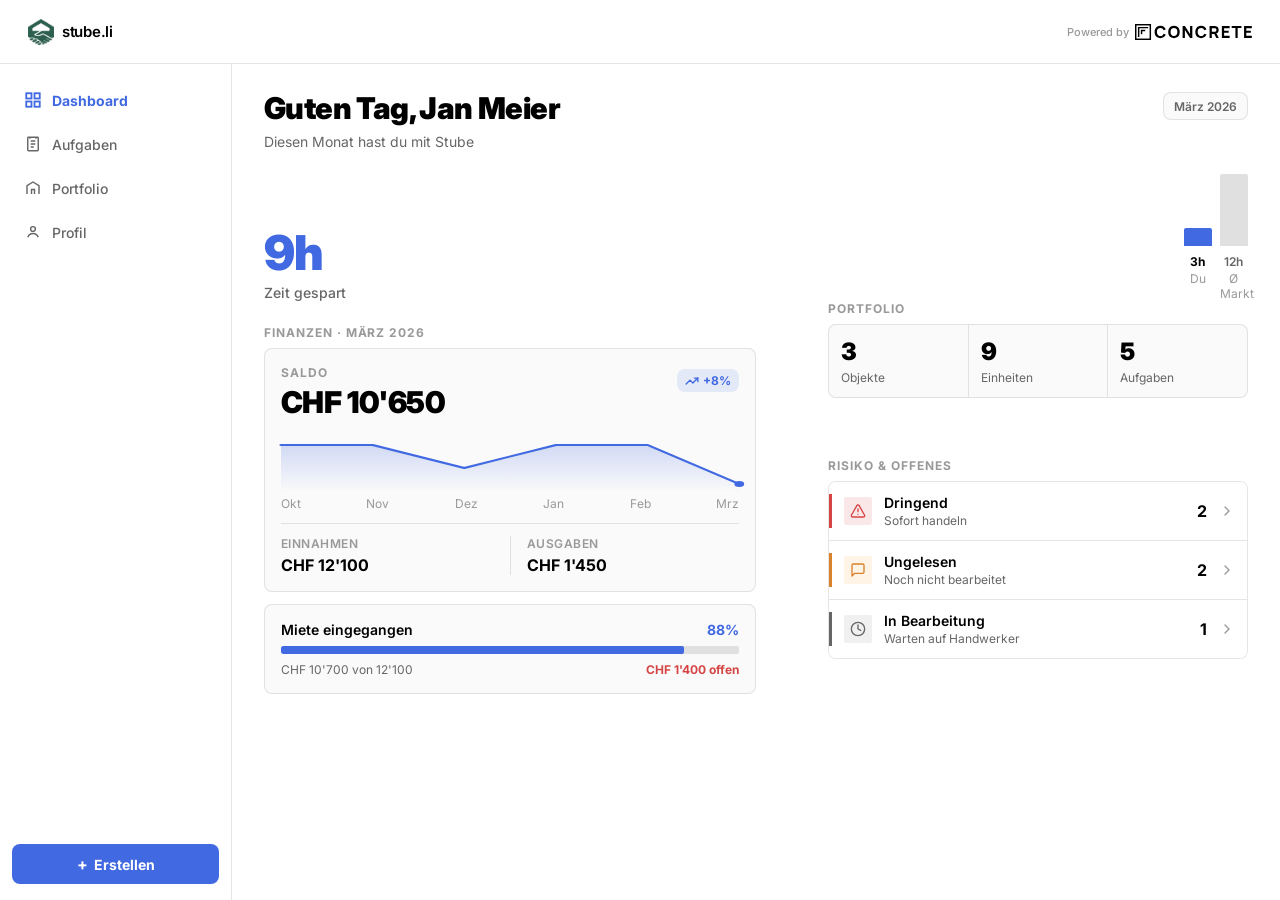
==== index.html @ 00913d67 "Show a full desktop app shell on wide viewports, mobile app on narrow ones. Drop the iPhone frame on" ====
<!DOCTYPE html>
<html lang="de">
<head>
  <meta charset="utf-8" />
  <meta name="viewport" content="width=device-width, initial-scale=1" />
  <title>Stube</title>
  <link rel="preconnect" href="https://fonts.googleapis.com" />
  <link rel="preconnect" href="https://fonts.gstatic.com" crossorigin />
  <link href="https://fonts.googleapis.com/css2?family=Inter:wght@400;500;600;700;800;900&display=swap" rel="stylesheet" />
  <link rel="stylesheet" href="css/styles.css" />
</head>
<body>
  <div class="stage">
    <div class="app" id="phone">
      <div class="island" aria-hidden="true"></div>

      <div class="status-bar">
        <span class="status-time">9:41</span>
        <span class="status-icons" aria-hidden="true">
          <svg viewBox="0 0 17 12" width="17" height="12"><rect x="0" y="7" width="3" height="5" rx="0.4" fill="currentColor"/><rect x="4.5" y="5" width="3" height="7" rx="0.4" fill="currentColor"/><rect x="9" y="2.5" width="3" height="9.5" rx="0.4" fill="currentColor"/><rect x="13.5" y="0" width="3" height="12" rx="0.4" fill="currentColor" opacity="0.35"/></svg>
          <svg viewBox="0 0 16 12" width="16" height="12"><path d="M8.1 2.4c2.1 0 4.1.8 5.6 2.2l-1.1 1.1A6.3 6.3 0 0 0 8.1 4.1c-1.6 0-3.1.6-4.3 1.6L2.7 4.6A7.9 7.9 0 0 1 8.1 2.4Zm0 3.2c1.3 0 2.5.5 3.4 1.4L10.3 8A3.2 3.2 0 0 0 8.1 7.2c-.8 0-1.6.3-2.2.8L4.7 7C5.6 6.1 6.8 5.6 8.1 5.6Zm0 3.2c.5 0 1 .2 1.3.6L8.1 11 6.8 9.4c.4-.4.8-.6 1.3-.6Z" fill="currentColor"/></svg>
          <svg viewBox="0 0 25 12" width="25" height="12"><rect x="0.5" y="1" width="21" height="10" rx="2.2" fill="none" stroke="currentColor" stroke-width="1"/><rect x="2" y="2.6" width="16.5" height="6.8" rx="1.1" fill="currentColor"/><rect x="22.2" y="4" width="1.6" height="4" rx="0.6" fill="currentColor"/></svg>
        </span>
      </div>

      <header class="navbar" role="banner">
        <a class="navbar-brand" href="#dashboard" data-nav="dashboard" aria-label="stube.li">
          <img class="navbar-logo" src="assets/stube-li-logo.png" alt="stube.li" />
          <span class="navbar-brand-text">stube.li</span>
        </a>
        <div class="navbar-powered">
          <span class="navbar-powered-label">Powered by</span>
          <img class="navbar-powered-logo" src="assets/logo-text-on-light.svg" alt="CONCRETE" />
        </div>
      </header>

      <div class="app-body">
        <nav class="sidebar" aria-label="Hauptnavigation">
          <button type="button" class="nav-item" data-nav="dashboard">
            <svg viewBox="0 0 24 24" width="18" height="18" fill="none" stroke="currentColor" stroke-width="1.75"><rect x="3" y="3" width="7" height="7"/><rect x="14" y="3" width="7" height="7"/><rect x="3" y="14" width="7" height="7"/><rect x="14" y="14" width="7" height="7"/></svg>
            <span>Dashboard</span>
          </button>
          <button type="button" class="nav-item" data-nav="todos">
            <svg viewBox="0 0 24 24" width="18" height="18" fill="none" stroke="currentColor" stroke-width="1.75"><rect x="5" y="3" width="14" height="18" rx="1"/><path d="M9 8h6M9 12h6M9 16h4"/><path d="M8 3v2M16 3v2"/></svg>
            <span>Aufgaben</span>
          </button>
          <button type="button" class="nav-item" data-nav="portfolio">
            <svg viewBox="0 0 24 24" width="18" height="18" fill="none" stroke="currentColor" stroke-width="1.75"><path d="M4 20V9l8-5 8 5v11"/><path d="M10 20v-6h4v6"/></svg>
            <span>Portfolio</span>
          </button>
          <button type="button" class="nav-item" data-nav="profile">
            <svg viewBox="0 0 24 24" width="18" height="18" fill="none" stroke="currentColor" stroke-width="1.75"><circle cx="12" cy="8" r="3.2"/><path d="M5 19c1.4-3.2 4-5 7-5s5.6 1.8 7 5"/></svg>
            <span>Profil</span>
          </button>
          <button type="button" class="nav-create" data-action="open-create">
            <span class="nav-create-plus" aria-hidden="true">+</span>
            Erstellen
          </button>
        </nav>

        <div class="app-main">
          <main class="canvas" id="screen"></main>
          <div class="sheet-host" id="sheetHost"></div>
          <div class="detail-host" id="detailHost"></div>
          <div class="toast" id="toast" hidden></div>
        </div>
      </div>

      <nav class="dock" aria-label="Hauptnavigation">
        <button type="button" class="nav-item" data-nav="dashboard">
          <svg viewBox="0 0 24 24" width="18" height="18" fill="none" stroke="currentColor" stroke-width="1.75"><rect x="3" y="3" width="7" height="7"/><rect x="14" y="3" width="7" height="7"/><rect x="3" y="14" width="7" height="7"/><rect x="14" y="14" width="7" height="7"/></svg>
          <span>Dashboard</span>
        </button>
        <button type="button" class="nav-item" data-nav="todos">
          <svg viewBox="0 0 24 24" width="18" height="18" fill="none" stroke="currentColor" stroke-width="1.75"><rect x="5" y="3" width="14" height="18" rx="1"/><path d="M9 8h6M9 12h6M9 16h4"/><path d="M8 3v2M16 3v2"/></svg>
          <span>Aufgaben</span>
        </button>
        <button type="button" class="nav-create" data-action="open-create">
          <span class="nav-create-plus" aria-hidden="true">+</span>
          Erstellen
        </button>
        <button type="button" class="nav-item" data-nav="portfolio">
          <svg viewBox="0 0 24 24" width="18" height="18" fill="none" stroke="currentColor" stroke-width="1.75"><path d="M4 20V9l8-5 8 5v11"/><path d="M10 20v-6h4v6"/></svg>
          <span>Portfolio</span>
        </button>
        <button type="button" class="nav-item" data-nav="profile">
          <svg viewBox="0 0 24 24" width="18" height="18" fill="none" stroke="currentColor" stroke-width="1.75"><circle cx="12" cy="8" r="3.2"/><path d="M5 19c1.4-3.2 4-5 7-5s5.6 1.8 7 5"/></svg>
          <span>Profil</span>
        </button>
      </nav>
    </div>
  </div>
  <script src="js/app.js"></script>
</body>
</html>
---- css/styles.css ----
*,
*::before,
*::after {
  box-sizing: border-box;
}

html,
body {
  margin: 0;
  padding: 0;
}

html.is-static *,
html.is-static *::before,
html.is-static *::after {
  animation: none !important;
  transition: none !important;
}

:root {
  --accent-blue: #4169e1;
  --white-pure: #ffffff;
  --black-pure: #000000;
  --grey-light: #e0e0e0;
  --grey-medium: #999999;
  --grey-dark: #666666;
  --card-bg: #fafafa;
  --border-color: rgba(0, 0, 0, 0.1);
  --border-radius: 0.5rem;
  --navbar-height: 4rem;
  --card-shadow: 0 0 10px rgba(0, 0, 0, 0.1);
  --danger: #d64545;
  --danger-soft: rgba(214, 69, 69, 0.12);
  --warn: #d9822b;
  --warn-soft: #fff4e6;
  --blue-soft: rgba(65, 105, 225, 0.12);
  --canvas: #fafafa;
  --font: "Inter", system-ui, -apple-system, BlinkMacSystemFont, "Segoe UI", sans-serif;
}

body {
  font-family: var(--font);
  -webkit-font-smoothing: antialiased;
  text-rendering: optimizeLegibility;
  background: var(--white-pure);
  color: var(--black-pure);
  min-height: 100dvh;
}

button,
input,
textarea,
select {
  font-family: inherit;
}

button {
  appearance: none;
  background: none;
  border: 0;
  padding: 0;
  color: inherit;
}

.hs::-webkit-scrollbar {
  display: none;
}

.hs {
  scrollbar-width: none;
  -ms-overflow-style: none;
}

@keyframes riseIn {
  from { opacity: 0; transform: translateY(8px); }
  to { opacity: 1; transform: none; }
}

@keyframes fadeIn {
  from { opacity: 0; }
  to { opacity: 1; }
}

@keyframes growY {
  from { transform: scaleY(0); }
  to { transform: scaleY(1); }
}

@keyframes growX {
  from { transform: scaleX(0); }
  to { transform: scaleX(1); }
}

@keyframes draw {
  to { stroke-dashoffset: 0; }
}

@keyframes popIn {
  0% { opacity: 0; transform: scale(0.8); }
  100% { opacity: 1; transform: scale(1); }
}

@keyframes sheetUp {
  from { transform: translateY(100%); }
  to { transform: translateY(0); }
}

@keyframes slideInRight {
  from { transform: translateX(100%); }
  to { transform: translateX(0); }
}

/* ── App shell: full-bleed mobile, desktop sidebar at 801px+ ── */

.stage {
  min-height: 100dvh;
  height: 100dvh;
  display: flex;
  background: var(--white-pure);
}

.app {
  width: 100%;
  height: 100%;
  min-height: 100dvh;
  background: var(--canvas);
  position: relative;
  overflow: hidden;
  display: flex;
  flex-direction: column;
}

.island,
.status-bar {
  display: none;
}

.app-body {
  flex: 1;
  min-height: 0;
  display: flex;
}

.app-main {
  flex: 1;
  min-width: 0;
  min-height: 0;
  position: relative;
  display: flex;
  flex-direction: column;
}

/* ── Fake iPhone status (kept in DOM, never shown — no phone-in-phone) ── */

.status-bar {
  display: none;
}

.status-icons {
  display: flex;
  align-items: center;
  gap: 6px;
}

/* ── Navbar: 4rem, stube.li left, Powered by Concrete right ── */

.navbar {
  height: var(--navbar-height);
  min-height: var(--navbar-height);
  flex-shrink: 0;
  display: flex;
  align-items: center;
  justify-content: space-between;
  padding: 0 20px;
  background: var(--white-pure);
  border-bottom: 1px solid var(--border-color);
  position: relative;
  z-index: 20;
}

.navbar-brand {
  display: flex;
  align-items: center;
  gap: 8px;
  height: 100%;
  text-decoration: none;
  color: inherit;
}

.navbar-logo {
  display: block;
  height: 26px;
  width: auto;
}

.navbar-brand-text {
  font-family: var(--font);
  font-size: 15px;
  font-weight: 600;
  letter-spacing: -0.02em;
  color: var(--black-pure);
}

.navbar-powered {
  display: flex;
  align-items: center;
  gap: 6px;
}

.navbar-powered-label {
  font-size: 11px;
  font-weight: 500;
  color: var(--grey-medium);
  white-space: nowrap;
}

.navbar-powered-logo {
  display: block;
  height: 16px;
  width: auto;
  max-width: 128px;
}

/* ── Canvas ── */

.canvas {
  flex: 1;
  min-height: 0;
  position: relative;
  background: var(--white-pure);
  overflow: hidden;
}

.scroll {
  height: 100%;
  overflow-y: auto;
  overscroll-behavior: contain;
}

/* ── Type / page chrome ── */

.page-title {
  margin: 0;
  font-size: 30px;
  font-weight: 900;
  letter-spacing: -0.02em;
  line-height: 1.1;
  color: var(--black-pure);
}

.page-sub {
  margin: 8px 0 0;
  font-size: 14px;
  font-weight: 400;
  color: var(--grey-dark);
}

.page-head {
  display: flex;
  align-items: flex-start;
  justify-content: space-between;
  gap: 12px;
  padding: 20px 20px 0;
  flex-shrink: 0;
}

.kicker {
  font-size: 12px;
  font-weight: 700;
  letter-spacing: 0.08em;
  text-transform: uppercase;
  color: var(--grey-medium);
  margin: 0 0 8px;
}

.chip {
  display: inline-flex;
  align-items: center;
  height: 28px;
  padding: 0 10px;
  border: 1px solid var(--border-color);
  border-radius: var(--border-radius);
  background: var(--card-bg);
  color: var(--grey-dark);
  font-size: 12px;
  font-weight: 600;
  white-space: nowrap;
}

.panel {
  background: var(--card-bg);
  border: 1px solid var(--border-color);
  border-radius: var(--border-radius);
  box-shadow: none;
}

.section {
  padding: 20px;
}

.section--tight {
  padding: 0 20px 20px;
}

/* ── Dashboard ── */

.dash-metrics {
  display: flex;
  align-items: flex-end;
  justify-content: space-between;
  gap: 20px;
  margin-top: 20px;
  padding: 0 20px;
}

.stat-value {
  margin: 0;
  font-size: 48px;
  font-weight: 900;
  letter-spacing: -0.03em;
  line-height: 0.95;
  color: var(--accent-blue);
}

.stat-label {
  margin: 8px 0 0;
  font-size: 14px;
  font-weight: 500;
  color: var(--grey-dark);
}

.bars {
  display: flex;
  align-items: flex-end;
  gap: 8px;
  height: 72px;
}

.bar {
  width: 28px;
  border-radius: 2px 2px 0 0;
  transform-origin: bottom;
}

.bar--you {
  height: 18px;
  background: var(--accent-blue);
  animation: growY 0.7s 0.2s cubic-bezier(0.16, 1, 0.3, 1) both;
}

.bar--market {
  height: 72px;
  background: var(--grey-light);
  animation: growY 0.85s 0.1s cubic-bezier(0.16, 1, 0.3, 1) both;
}

.bar-labels {
  display: flex;
  gap: 8px;
  margin-top: 8px;
}

.bar-labels > div {
  width: 28px;
  text-align: center;
}

.bar-labels strong {
  display: block;
  color: var(--black-pure);
  font-size: 12px;
  font-weight: 700;
}

.bar-labels .is-muted strong {
  color: var(--grey-dark);
  font-weight: 600;
}

.bar-labels span {
  display: block;
  color: var(--grey-medium);
  font-size: 12px;
  margin-top: 2px;
}

.saldo-row {
  display: flex;
  align-items: flex-start;
  justify-content: space-between;
}

.micro {
  font-size: 12px;
  font-weight: 700;
  letter-spacing: 0.08em;
  text-transform: uppercase;
  color: var(--grey-medium);
  margin: 0;
}

.saldo {
  color: var(--black-pure);
  font-size: 30px;
  font-weight: 900;
  letter-spacing: -0.02em;
  margin: 4px 0 0;
}

.delta {
  display: inline-flex;
  align-items: center;
  gap: 4px;
  background: var(--blue-soft);
  color: var(--accent-blue);
  font-size: 12px;
  font-weight: 700;
  padding: 4px 8px;
  border-radius: var(--border-radius);
  margin-top: 4px;
}

.spark {
  display: block;
  margin: 16px 0 4px;
  overflow: visible;
}

.spark-labels {
  display: flex;
  justify-content: space-between;
  font-size: 12px;
  color: var(--grey-medium);
  margin-bottom: 12px;
}

.split {
  display: flex;
  gap: 16px;
  border-top: 1px solid var(--border-color);
  padding-top: 12px;
}

.split__col {
  flex: 1;
}

.split__col p:first-child {
  font-size: 12px;
  font-weight: 600;
  letter-spacing: 0.04em;
  text-transform: uppercase;
  color: var(--grey-medium);
  margin: 0 0 4px;
}

.split__col p:last-child {
  font-size: 16px;
  font-weight: 700;
  color: var(--black-pure);
  margin: 0;
}

.split__rule {
  width: 1px;
  background: var(--border-color);
}

.rent-head {
  display: flex;
  align-items: center;
  justify-content: space-between;
  margin-bottom: 8px;
}

.rent-head p {
  font-size: 14px;
  font-weight: 600;
  color: var(--black-pure);
  margin: 0;
}

.rent-head span {
  font-size: 14px;
  font-weight: 700;
  color: var(--accent-blue);
}

.track {
  height: 8px;
  background: var(--grey-light);
  border-radius: 2px;
  overflow: hidden;
}

.track__fill {
  height: 100%;
  background: var(--accent-blue);
  border-radius: 2px;
  transform-origin: left;
  animation: growX 1s 0.2s cubic-bezier(0.16, 1, 0.3, 1) both;
}

.rent-foot {
  display: flex;
  align-items: center;
  justify-content: space-between;
  margin-top: 8px;
  font-size: 12px;
  color: var(--grey-dark);
}

.rent-foot .is-open {
  font-weight: 700;
  color: var(--danger);
}

.kpi-row {
  display: grid;
  grid-template-columns: 1fr 1fr 1fr;
  border: 1px solid var(--border-color);
  border-radius: var(--border-radius);
  background: var(--card-bg);
  overflow: hidden;
}

.kpi {
  padding: 12px;
  text-align: left;
  background: transparent;
  border-right: 1px solid var(--border-color);
}

.kpi:last-child {
  border-right: 0;
}

.kpi strong {
  display: block;
  font-size: 24px;
  font-weight: 900;
  letter-spacing: -0.02em;
  color: var(--black-pure);
}

.kpi span {
  display: block;
  margin-top: 4px;
  font-size: 12px;
  color: var(--grey-dark);
}

.data-table {
  border: 1px solid var(--border-color);
  border-radius: var(--border-radius);
  overflow: hidden;
  background: var(--white-pure);
}

.data-row {
  width: 100%;
  display: flex;
  align-items: center;
  gap: 12px;
  padding: 12px 12px 12px 0;
  text-align: left;
  background: var(--white-pure);
  border-bottom: 1px solid var(--border-color);
  cursor: pointer;
}

.data-row:last-child {
  border-bottom: 0;
}

.data-row__strip {
  width: 3px;
  align-self: stretch;
  flex-shrink: 0;
}

.data-row__icon {
  width: 28px;
  height: 28px;
  flex-shrink: 0;
  display: grid;
  place-items: center;
  border-radius: 2px;
}

.data-row__copy {
  flex: 1;
  min-width: 0;
}

.data-row__copy p {
  margin: 0;
  font-size: 14px;
  font-weight: 600;
  color: var(--black-pure);
}

.data-row__copy span {
  display: block;
  margin-top: 2px;
  font-size: 12px;
  color: var(--grey-dark);
}

.data-row__count {
  font-size: 16px;
  font-weight: 700;
  color: var(--black-pure);
}

.data-row .chev {
  color: var(--grey-medium);
  flex-shrink: 0;
}

/* ── Tabs (underline, not pills) ── */

.tabs {
  display: flex;
  gap: 8px;
  padding: 12px 20px 0;
  margin: 0;
  flex-shrink: 0;
  overflow-x: auto;
}

.tab {
  display: inline-flex;
  align-items: center;
  gap: 6px;
  height: 28px;
  padding: 0 10px;
  font-size: 12px;
  font-weight: 600;
  color: var(--grey-dark);
  background: var(--white-pure);
  border: 1px solid var(--border-color);
  border-radius: var(--border-radius);
  white-space: nowrap;
  cursor: pointer;
  flex-shrink: 0;
}

.tab em {
  font-style: normal;
  font-size: 12px;
  font-weight: 700;
  color: var(--grey-medium);
}

.tab.is-on {
  color: var(--white-pure);
  background: var(--accent-blue);
  border-color: var(--accent-blue);
}

.tab.is-on em {
  color: var(--white-pure);
}

/* ── Todos as table rows ── */

.todo-list {
  padding: 16px 20px 28px;
}

.todo-wrap {
  margin-bottom: 0;
}

.todo-wrap.is-removing {
  opacity: 0;
  transform: translateX(24px);
  transition: opacity 0.28s ease, transform 0.28s ease;
}

.todo-slide {
  position: relative;
  overflow: hidden;
  border-bottom: 1px solid var(--border-color);
}

.todo-list .todo-wrap:first-child .todo-slide {
  border-top: 1px solid var(--border-color);
}

.todo-reveal {
  position: absolute;
  inset: 0 auto 0 0;
  width: 92px;
  display: flex;
  align-items: center;
  justify-content: center;
  background: var(--accent-blue);
  color: var(--white-pure);
  font-size: 12px;
  font-weight: 700;
}

.todo-reveal span {
  display: inline-flex;
  align-items: center;
  gap: 4px;
}

.todo-card {
  position: relative;
  background: var(--white-pure);
  display: flex;
  touch-action: pan-y;
}

.todo-card__strip {
  width: 3px;
  flex-shrink: 0;
}

.todo-card__body {
  flex: 1;
  display: flex;
  align-items: flex-start;
  gap: 12px;
  padding: 12px 4px 12px 12px;
  min-width: 0;
}

.todo-card__icon {
  width: 28px;
  height: 28px;
  flex-shrink: 0;
  display: grid;
  place-items: center;
  border-radius: 2px;
}

.todo-card__copy {
  flex: 1;
  min-width: 0;
}

.todo-card__copy h3 {
  margin: 0;
  font-size: 14px;
  font-weight: 600;
  color: var(--black-pure);
}

.todo-card__copy p {
  margin: 4px 0 0;
  font-size: 12px;
  color: var(--grey-dark);
}

.todo-meta,
.todo-due {
  display: inline-flex;
  align-items: center;
  gap: 6px;
  margin-top: 8px;
  font-size: 12px;
  font-weight: 600;
}

.todo-meta {
  color: var(--grey-dark);
}

.dot {
  width: 6px;
  height: 6px;
  border-radius: 50%;
  display: inline-block;
}

.proc-label {
  display: flex;
  align-items: center;
  gap: 8px;
  margin: 20px 0 0;
  padding: 8px 0;
  font-size: 12px;
  font-weight: 700;
  letter-spacing: 0.08em;
  text-transform: uppercase;
  color: var(--grey-medium);
}

.proc-label p {
  margin: 0;
}

.hint {
  margin: 20px 0 8px;
  text-align: center;
  font-size: 12px;
  color: var(--grey-medium);
}

.empty {
  padding: 40px 20px;
  text-align: center;
}

.empty__icon {
  width: 40px;
  height: 40px;
  margin: 0 auto 12px;
  display: grid;
  place-items: center;
  border: 1px solid var(--border-color);
  border-radius: var(--border-radius);
  color: var(--accent-blue);
}

.empty p {
  margin: 0;
  font-size: 16px;
  font-weight: 700;
}

.empty span {
  display: block;
  margin-top: 4px;
  font-size: 14px;
  color: var(--grey-dark);
}

/* ── Portfolio rows ── */

.port-head {
  display: flex;
  align-items: flex-start;
  justify-content: space-between;
  gap: 12px;
  padding: 20px 20px 16px;
  flex-shrink: 0;
}

.btn-neu,
.btn-primary {
  display: inline-flex;
  align-items: center;
  justify-content: center;
  gap: 6px;
  min-height: 36px;
  padding: 8px 12px;
  background: var(--accent-blue);
  color: var(--white-pure);
  border-radius: var(--border-radius);
  font-size: 14px;
  font-weight: 600;
  cursor: pointer;
}

.prop-list {
  padding: 0 20px 28px;
  border-top: 1px solid var(--border-color);
}

.prop-card {
  display: flex;
  gap: 12px;
  padding: 12px 0;
  border-bottom: 1px solid var(--border-color);
  cursor: pointer;
  background: transparent;
}

.prop-card__img {
  width: 64px;
  height: 64px;
  flex-shrink: 0;
  background-size: cover;
  background-position: center;
  border-radius: var(--border-radius);
  border: 1px solid var(--border-color);
  position: relative;
  overflow: hidden;
}

.prop-card__shade {
  display: none;
}

.prop-card__status {
  position: absolute;
  left: 0;
  right: 0;
  bottom: 0;
  padding: 2px 4px;
  font-size: 9px;
  font-weight: 700;
  letter-spacing: 0.02em;
  text-transform: uppercase;
  color: #fff;
  background: rgba(0, 0, 0, 0.62);
}

.prop-card__status.is-ok {
  background: var(--accent-blue);
}

.prop-card__status.is-attention {
  background: var(--warn);
}

.prop-card__body {
  flex: 1;
  min-width: 0;
  display: flex;
  flex-direction: column;
  justify-content: center;
}

.prop-card__body h3 {
  margin: 0;
  font-size: 16px;
  font-weight: 700;
  color: var(--black-pure);
}

.prop-card__city {
  display: flex;
  align-items: center;
  gap: 4px;
  margin-top: 4px;
  font-size: 12px;
  color: var(--grey-dark);
}

.prop-card__foot {
  display: flex;
  align-items: center;
  gap: 6px;
  margin-top: 8px;
  font-size: 12px;
  color: var(--grey-dark);
}

.prop-card__rent {
  margin-left: auto;
  font-weight: 700;
  color: var(--black-pure);
}

.prop-card__per {
  color: var(--grey-medium);
}

/* ── Profile ── */

.profile-card {
  margin: 16px 20px 0;
  padding: 16px;
  background: var(--card-bg);
  border: 1px solid var(--border-color);
  border-radius: var(--border-radius);
}

.profile-card__glow {
  display: none;
}

.profile-card__row {
  display: flex;
  align-items: center;
  gap: 12px;
}

.avatar {
  width: 48px;
  height: 48px;
  border-radius: var(--border-radius);
  background: var(--black-pure);
  color: var(--white-pure);
  display: grid;
  place-items: center;
  font-size: 16px;
  font-weight: 800;
  letter-spacing: -0.02em;
}

.profile-card h2 {
  margin: 0;
  font-size: 18px;
  font-weight: 800;
  letter-spacing: -0.02em;
}

.email {
  margin: 4px 0 0;
  font-size: 14px;
  color: var(--grey-dark);
}

.pro-badge {
  padding: 4px 8px;
  background: var(--accent-blue);
  color: var(--white-pure);
  font-size: 12px;
  font-weight: 800;
  letter-spacing: 0.06em;
  border-radius: var(--border-radius);
}

.profile-stats {
  display: grid;
  grid-template-columns: 1fr 1fr 1fr;
  margin-top: 16px;
  padding-top: 16px;
  border-top: 1px solid var(--border-color);
}

.profile-stats div {
  text-align: left;
}

.profile-stats i {
  display: none;
}

.profile-stats strong {
  display: block;
  font-size: 20px;
  font-weight: 900;
}

.profile-stats span {
  display: block;
  margin-top: 4px;
  font-size: 12px;
  color: var(--grey-dark);
}

.menu-wrap {
  padding: 20px 20px 28px;
}

.menu {
  border: 1px solid var(--border-color);
  border-radius: var(--border-radius);
  overflow: hidden;
  background: var(--white-pure);
}

.menu > button,
.row-btn,
.unit {
  width: 100%;
  display: flex;
  align-items: center;
  gap: 12px;
  padding: 12px;
  text-align: left;
  background: var(--white-pure);
  border-bottom: 1px solid var(--border-color);
  cursor: pointer;
}

.menu > button:last-child,
.row-btn:last-child,
.unit:last-child {
  border-bottom: 0;
}

.menu > button span,
.row-btn h3,
.unit h3 {
  flex: 1;
  font-size: 14px;
  font-weight: 600;
  color: var(--black-pure);
}

.menu aside,
.menu em,
.floor {
  font-size: 12px;
  font-style: normal;
  color: var(--grey-dark);
}

.menu .aktiv {
  color: var(--accent-blue);
  font-weight: 700;
}

.menu__ico,
.row-btn__ico {
  width: 28px;
  height: 28px;
  display: grid;
  place-items: center;
  border-radius: 2px;
  flex-shrink: 0;
}

.menu__ico--ink { background: #f0f0f0; color: var(--black-pure); }
.menu__ico--blue { background: var(--blue-soft); color: var(--accent-blue); }
.menu__ico--warn { background: var(--warn-soft); color: var(--warn); }
.menu__ico--mute { background: #f0f0f0; color: var(--grey-dark); }
.menu__ico--danger { background: var(--danger-soft); color: var(--danger); }

.logout {
  width: 100%;
  margin-top: 16px;
  min-height: 50px;
  display: inline-flex;
  align-items: center;
  justify-content: center;
  gap: 8px;
  border: 1px solid var(--border-color);
  border-radius: var(--border-radius);
  background: var(--white-pure);
  color: var(--danger);
  font-size: 14px;
  font-weight: 600;
  cursor: pointer;
}

/* ── Dock: compact SaaS nav, no consumer FAB ── */

.dock {
  flex-shrink: 0;
  height: 64px;
  display: grid;
  grid-template-columns: 1fr 1fr auto 1fr 1fr;
  align-items: center;
  padding: 0 8px;
  background: var(--white-pure);
  border-top: 1px solid var(--border-color);
  position: relative;
  z-index: 25;
}

.nav-item {
  display: flex;
  flex-direction: column;
  align-items: center;
  justify-content: center;
  gap: 4px;
  height: 100%;
  color: var(--grey-dark);
  font-size: 12px;
  font-weight: 500;
  cursor: pointer;
}

.nav-item.is-on {
  color: var(--accent-blue);
  font-weight: 700;
}

.nav-create {
  display: inline-flex;
  align-items: center;
  justify-content: center;
  gap: 6px;
  min-height: 36px;
  padding: 8px 12px;
  margin: 0 4px;
  background: var(--accent-blue);
  color: var(--white-pure);
  border-radius: var(--border-radius);
  font-size: 12px;
  font-weight: 700;
  cursor: pointer;
}

.nav-create-plus {
  font-size: 16px;
  line-height: 1;
  font-weight: 700;
}

.sidebar {
  display: none;
  width: 232px;
  flex-shrink: 0;
  flex-direction: column;
  gap: 4px;
  padding: 16px 12px;
  background: var(--white-pure);
  border-right: 1px solid var(--border-color);
}

.sidebar .nav-item {
  flex-direction: row;
  justify-content: flex-start;
  gap: 10px;
  height: 40px;
  padding: 0 12px;
  width: 100%;
  font-size: 14px;
  border-radius: var(--border-radius);
}

.sidebar .nav-create {
  width: 100%;
  margin: auto 0 0;
  min-height: 40px;
  font-size: 14px;
}

/* ── Sheet ── */

.sheet-host,
.detail-host {
  position: absolute;
  inset: 0;
  z-index: 35;
  pointer-events: none;
}

.sheet-host:not(:empty),
.detail-host:not(:empty) {
  pointer-events: auto;
}

.overlay {
  position: absolute;
  inset: 0;
  display: flex;
  flex-direction: column;
  justify-content: flex-end;
}

.backdrop {
  position: absolute;
  inset: 0;
  background: rgba(0, 0, 0, 0.35);
}

.sheet {
  position: relative;
  background: var(--white-pure);
  border-radius: var(--border-radius) var(--border-radius) 0 0;
  max-height: 92%;
  display: flex;
  flex-direction: column;
  animation: sheetUp 0.28s cubic-bezier(0.16, 1, 0.3, 1) both;
  box-shadow: var(--card-shadow);
}

.sheet__handle {
  display: flex;
  justify-content: center;
  padding: 8px 0 0;
}

.sheet__handle i {
  width: 36px;
  height: 4px;
  border-radius: 2px;
  background: var(--grey-light);
}

.sheet__head {
  display: flex;
  align-items: center;
  gap: 12px;
  padding: 12px 20px 12px;
  border-bottom: 1px solid var(--border-color);
}

.sheet__head h2 {
  margin: 0;
  font-size: 20px;
  font-weight: 900;
  letter-spacing: -0.02em;
}

.sheet__head p {
  margin: 4px 0 0;
  font-size: 14px;
  color: var(--grey-dark);
}

.ico-btn {
  width: 36px;
  height: 36px;
  display: grid;
  place-items: center;
  border: 1px solid var(--border-color);
  border-radius: var(--border-radius);
  background: var(--card-bg);
  cursor: pointer;
}

.sheet__body {
  padding: 16px 20px 28px;
  overflow-y: auto;
}

.create-kicker {
  font-size: 12px;
  font-weight: 700;
  letter-spacing: 0.08em;
  text-transform: uppercase;
  color: var(--grey-medium);
  margin: 0 0 8px;
}

.create-item {
  width: 100%;
  display: flex;
  align-items: center;
  gap: 12px;
  padding: 12px 0;
  border-bottom: 1px solid var(--border-color);
  text-align: left;
  cursor: pointer;
  background: transparent;
}

.create-item h3 {
  margin: 0;
  font-size: 14px;
  font-weight: 600;
}

.create-item p {
  margin: 2px 0 0;
  font-size: 12px;
  color: var(--grey-dark);
}

.create-item__ico {
  width: 36px;
  height: 36px;
  display: grid;
  place-items: center;
  border-radius: var(--border-radius);
  flex-shrink: 0;
}

.create-item__ico--ink { background: #f0f0f0; color: var(--black-pure); }
.create-item__ico--danger { background: var(--danger-soft); color: var(--danger); }
.create-item__ico--blue { background: var(--blue-soft); color: var(--accent-blue); }
.create-item__ico--warn { background: var(--warn-soft); color: var(--warn); }

.create-form {
  display: flex;
  flex-direction: column;
  gap: 16px;
}

.accent-line {
  height: 3px;
  border-radius: 2px;
}

.field p {
  margin: 0 0 8px;
  font-size: 12px;
  font-weight: 600;
  color: var(--grey-dark);
}

.field input,
.field textarea,
.field select {
  width: 100%;
  min-height: 50px;
  padding: 12px;
  border: 1px solid var(--border-color);
  border-radius: var(--border-radius);
  background: var(--white-pure);
  font-size: 16px;
  color: var(--black-pure);
  outline: none;
}

.field textarea {
  min-height: 96px;
  resize: vertical;
}

.field input:focus,
.field textarea:focus,
.field select:focus {
  border-color: var(--accent-blue);
  box-shadow: 0 0 0 3px var(--blue-soft);
}

.prio-row {
  display: flex;
  gap: 8px;
}

.prio {
  flex: 1;
  min-height: 50px;
  border: 1px solid var(--border-color);
  border-radius: var(--border-radius);
  background: var(--white-pure);
  font-size: 14px;
  font-weight: 600;
  cursor: pointer;
}

.prio.is-on {
  border-color: var(--accent-blue);
  color: var(--accent-blue);
  background: var(--blue-soft);
}

.prio--urgent.is-on {
  border-color: var(--danger);
  color: var(--danger);
  background: var(--danger-soft);
}

.submit {
  min-height: 50px;
  border-radius: var(--border-radius);
  background: var(--accent-blue);
  color: var(--white-pure);
  font-size: 16px;
  font-weight: 700;
  cursor: pointer;
}

.submit:disabled {
  background: var(--grey-light);
  color: var(--grey-medium);
  cursor: default;
}

.success {
  display: flex;
  flex-direction: column;
  align-items: center;
  text-align: center;
  padding: 28px 12px 12px;
  gap: 16px;
}

.success__circle {
  width: 72px;
  height: 72px;
  display: grid;
  place-items: center;
  border-radius: var(--border-radius);
}

.success h3 {
  margin: 0;
  font-size: 20px;
  font-weight: 900;
  letter-spacing: -0.02em;
}

.success p {
  margin: 8px 0 0;
  font-size: 14px;
  color: var(--grey-dark);
}

/* ── Details ── */

.detail {
  position: absolute;
  inset: 0;
  background: var(--white-pure);
  display: flex;
  flex-direction: column;
  animation: slideInRight 0.24s cubic-bezier(0.16, 1, 0.3, 1) both;
}

.detail__hero,
.pd-hero {
  position: relative;
  padding: 16px 20px 20px;
  background: var(--card-bg);
  border-bottom: 1px solid var(--border-color);
}

.pd-hero {
  min-height: 180px;
  background-size: cover;
  background-position: center;
  display: flex;
  flex-direction: column;
  justify-content: flex-end;
  color: var(--white-pure);
}

.pd-hero__shade {
  position: absolute;
  inset: 0;
  background: linear-gradient(to top, rgba(0, 0, 0, 0.72), rgba(0, 0, 0, 0.15));
}

.back-light,
.pd-back {
  width: 36px;
  height: 36px;
  display: grid;
  place-items: center;
  border: 1px solid var(--border-color);
  border-radius: var(--border-radius);
  background: var(--white-pure);
  cursor: pointer;
  margin-bottom: 16px;
}

.pd-back {
  position: relative;
  z-index: 1;
  margin: 12px 0 auto;
}

.detail__type {
  display: flex;
  align-items: center;
  gap: 8px;
  font-size: 12px;
  font-weight: 700;
  letter-spacing: 0.06em;
  text-transform: uppercase;
  color: var(--grey-dark);
}

.urgent-tag {
  padding: 2px 6px;
  background: var(--danger-soft);
  color: var(--danger);
  border-radius: 2px;
}

.detail__hero h2,
.pd-hero__copy h2 {
  margin: 8px 0 0;
  font-size: 24px;
  font-weight: 900;
  letter-spacing: -0.02em;
}

.pd-hero__copy {
  position: relative;
  z-index: 1;
  padding-bottom: 4px;
}

.pd-hero__copy p {
  margin: 4px 0 0;
  font-size: 14px;
}

.detail__where {
  display: flex;
  align-items: center;
  gap: 6px;
  margin-top: 8px;
  font-size: 14px;
  color: var(--grey-dark);
}

.detail__body,
.pd-body {
  flex: 1;
  min-height: 0;
  overflow-y: auto;
  padding: 20px;
  display: flex;
  flex-direction: column;
  gap: 16px;
}

.info-card {
  padding: 16px;
  background: var(--card-bg);
  border: 1px solid var(--border-color);
  border-radius: var(--border-radius);
}

.status-row {
  display: flex;
  align-items: center;
  justify-content: space-between;
  margin-bottom: 12px;
  font-size: 12px;
  font-weight: 600;
  color: var(--grey-dark);
}

.status-pill {
  display: inline-flex;
  align-items: center;
  gap: 6px;
  min-height: 32px;
  padding: 0 10px;
  background: var(--accent-blue);
  color: var(--white-pure);
  border-radius: var(--border-radius);
  font-size: 12px;
  font-weight: 700;
  cursor: pointer;
}

.status-pill i {
  width: 6px;
  height: 6px;
  border-radius: 50%;
  background: currentColor;
}

.info-rows {
  display: flex;
  flex-direction: column;
  gap: 12px;
}

.info-row {
  display: flex;
  align-items: flex-start;
  gap: 12px;
  color: var(--grey-dark);
}

.info-row p {
  margin: 0;
  font-size: 12px;
  color: var(--grey-medium);
}

.info-row strong {
  display: block;
  margin-top: 2px;
  font-size: 14px;
  color: var(--black-pure);
}

.photos {
  display: flex;
  gap: 8px;
  overflow-x: auto;
}

.photo {
  width: 120px;
  height: 88px;
  flex-shrink: 0;
  background-size: cover;
  background-position: center;
  border-radius: var(--border-radius);
  border: 1px solid var(--border-color);
}

.desc {
  margin: 0;
  font-size: 14px;
  line-height: 1.45;
  color: var(--black-pure);
}

.loc {
  display: flex;
  align-items: center;
  gap: 6px;
  margin-top: 12px;
  font-size: 14px;
  color: var(--grey-dark);
}

.contact-actions {
  display: flex;
  gap: 8px;
}

.btn-call,
.btn-msg,
.btn-done {
  flex: 1;
  min-height: 50px;
  display: inline-flex;
  align-items: center;
  justify-content: center;
  gap: 8px;
  border-radius: var(--border-radius);
  font-size: 14px;
  font-weight: 700;
  cursor: pointer;
}

.btn-call {
  background: var(--accent-blue);
  color: var(--white-pure);
}

.btn-msg {
  background: var(--white-pure);
  color: var(--black-pure);
  border: 1px solid var(--border-color);
}

.btn-done {
  width: 100%;
  background: var(--accent-blue);
  color: var(--white-pure);
}

.contractor {
  display: flex;
  align-items: center;
  gap: 12px;
}

.contractor__ico {
  width: 36px;
  height: 36px;
  display: grid;
  place-items: center;
  background: var(--blue-soft);
  color: var(--accent-blue);
  border-radius: var(--border-radius);
}

.contractor p {
  margin: 0;
  font-size: 12px;
  color: var(--grey-medium);
}

.contractor strong {
  display: block;
  font-size: 14px;
}

.contractor .ok {
  color: var(--accent-blue);
}

.tl-item {
  display: flex;
  gap: 12px;
}

.tl-rail {
  display: flex;
  flex-direction: column;
  align-items: center;
  width: 12px;
}

.tl-rail b {
  width: 8px;
  height: 8px;
  border-radius: 50%;
  flex-shrink: 0;
}

.tl-rail i {
  flex: 1;
  width: 1px;
  background: var(--border-color);
  min-height: 16px;
}

.tl-item p {
  margin: 0;
  font-size: 14px;
  font-weight: 600;
}

.tl-item span {
  font-size: 12px;
  color: var(--grey-medium);
}

.pd-stats {
  display: grid;
  grid-template-columns: 1fr 1fr 1fr;
  border: 1px solid var(--border-color);
  border-radius: var(--border-radius);
  overflow: hidden;
}

.pd-stat {
  padding: 12px;
  border-right: 1px solid var(--border-color);
}

.pd-stat:last-child {
  border-right: 0;
}

.pd-stat strong {
  display: block;
  font-size: 18px;
  font-weight: 900;
  letter-spacing: -0.02em;
}

.pd-stat span {
  display: block;
  margin-top: 4px;
  font-size: 12px;
  color: var(--grey-dark);
}

.pd-stat .is-warn { color: var(--warn); }
.pd-stat .is-bal { color: var(--accent-blue); }

.row-btn h3,
.unit h3 {
  margin: 0;
  font-size: 14px;
  font-weight: 600;
}

.row-btn p,
.unit p {
  margin: 2px 0 0;
  font-size: 12px;
  color: var(--grey-dark);
}

.unit__av,
.contact-av {
  width: 32px;
  height: 32px;
  border-radius: var(--border-radius);
  display: grid;
  place-items: center;
  font-size: 11px;
  font-weight: 800;
  color: var(--white-pure);
  flex-shrink: 0;
}

.unit__av.is-on { background: var(--black-pure); }
.unit__av.is-off { background: var(--grey-light); color: var(--grey-dark); }

.unit__right {
  text-align: right;
}

.unit__right strong {
  display: block;
  font-size: 14px;
}

.unit__st {
  display: inline-flex;
  align-items: center;
  gap: 4px;
  margin-top: 4px;
  font-size: 12px;
  color: var(--grey-dark);
}

.unit__st i {
  width: 6px;
  height: 6px;
  border-radius: 50%;
}

.floor {
  margin-left: 8px;
}

/* ── Toast ── */

.toast {
  position: absolute;
  left: 20px;
  right: 20px;
  bottom: 16px;
  z-index: 45;
  padding: 12px 16px;
  background: var(--black-pure);
  color: var(--white-pure);
  border-radius: var(--border-radius);
  font-size: 14px;
  font-weight: 600;
  opacity: 0;
  pointer-events: none;
  transform: translateY(8px);
}

.toast.is-on {
  opacity: 1;
  transform: none;
}

.toast[hidden] {
  display: block;
}

/* ── Desktop app shell (wider than a phone) ── */

@media (min-width: 801px) {
  .sidebar {
    display: flex;
  }

  .dock {
    display: none;
  }

  .navbar {
    padding: 0 28px;
  }

  .toast {
    bottom: 24px;
    left: 28px;
    right: 28px;
  }

  .page-head,
  .port-head {
    padding: 28px 32px 0;
  }

  .dash-metrics {
    padding: 0 32px;
    margin-top: 24px;
  }

  .section {
    padding: 24px 32px;
  }

  .section--tight {
    padding: 0 32px 24px;
  }

  .tabs {
    padding: 16px 32px 0;
  }

  .todo-list {
    padding: 16px 32px 32px;
  }

  .prop-list {
    display: grid;
    grid-template-columns: 1fr 1fr;
    gap: 0 24px;
    padding: 0 32px 32px;
  }

  .profile-card {
    margin: 20px 32px 0;
  }

  .menu-wrap {
    padding: 24px 32px 32px;
  }

  .canvas .scroll:has(.dash-metrics) {
    display: grid;
    grid-template-columns: minmax(0, 1.15fr) minmax(0, 1fr);
    align-content: start;
    column-gap: 8px;
  }

  .canvas .scroll:has(.dash-metrics) .page-head,
  .canvas .scroll:has(.dash-metrics) .dash-metrics {
    grid-column: 1 / -1;
  }

  .canvas .scroll:has(.dash-metrics) .section {
    grid-column: 1;
    grid-row: 3 / 5;
  }

  .canvas .scroll:has(.dash-metrics) .section--tight {
    grid-column: 2;
  }
}
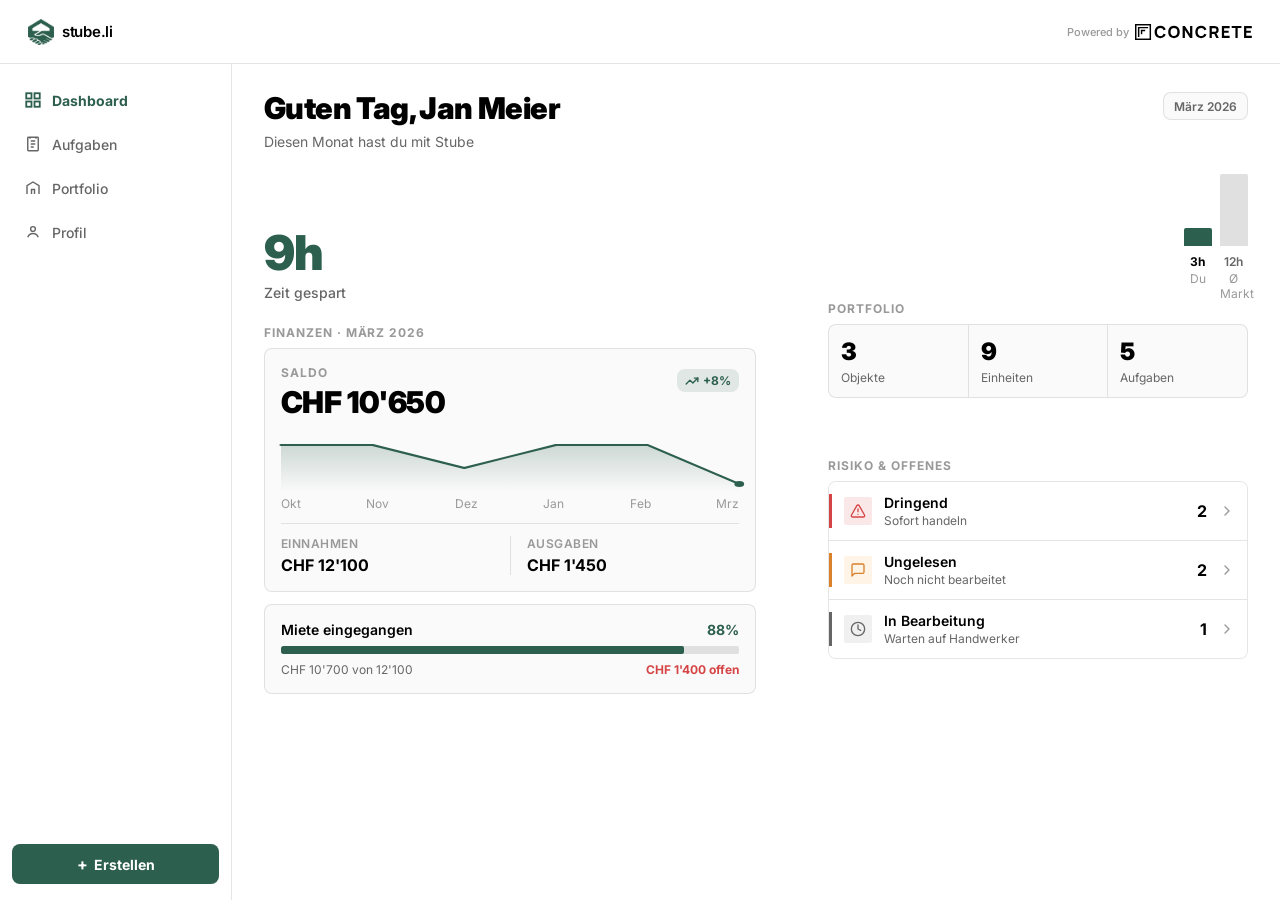
==== commit af2d4a79: "Add stube.li hexagon favicon for GitHub Pages Serve the green house-and-handshake mark as a multi-si" ====
--- a/index.html
+++ b/index.html
@@ -4,6 +4,9 @@
   <meta charset="utf-8" />
   <meta name="viewport" content="width=device-width, initial-scale=1" />
   <title>Stube</title>
+  <link rel="icon" href="/favicon.ico" sizes="any" />
+  <link rel="icon" type="image/png" href="assets/favicon-32x32.png" sizes="32x32" />
+  <link rel="apple-touch-icon" href="assets/apple-touch-icon.png" />
   <link rel="preconnect" href="https://fonts.googleapis.com" />
   <link rel="preconnect" href="https://fonts.gstatic.com" crossorigin />
   <link href="https://fonts.googleapis.com/css2?family=Inter:wght@400;500;600;700;800;900&display=swap" rel="stylesheet" />
--- a/css/styles.css
+++ b/css/styles.css
@@ -18,7 +18,7 @@
 }
 
 :root {
-  --accent-blue: #4169e1;
+  --accent-blue: #2d5f4f;
   --white-pure: #ffffff;
   --black-pure: #000000;
   --grey-light: #e0e0e0;
@@ -33,7 +33,7 @@
   --danger-soft: rgba(214, 69, 69, 0.12);
   --warn: #d9822b;
   --warn-soft: #fff4e6;
-  --blue-soft: rgba(65, 105, 225, 0.12);
+  --blue-soft: rgba(45, 95, 79, 0.12);
   --canvas: #fafafa;
   --font: "Inter", system-ui, -apple-system, BlinkMacSystemFont, "Segoe UI", sans-serif;
 }
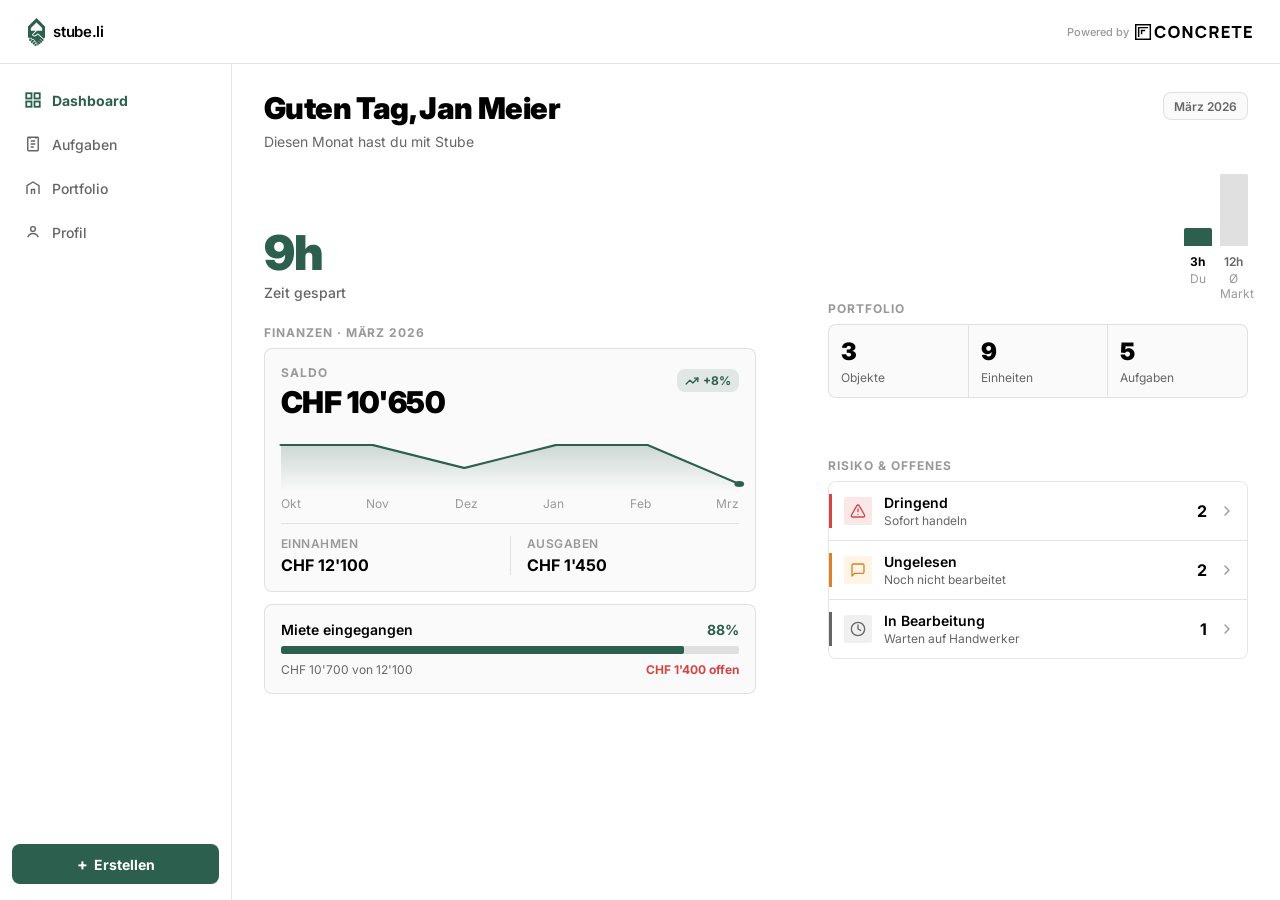
==== commit 37690f09: "Use the original stube.li SVG for logo and favicon The previous hexagon was a square PNG (flat-top)," ====
--- a/index.html
+++ b/index.html
@@ -4,9 +4,10 @@
   <meta charset="utf-8" />
   <meta name="viewport" content="width=device-width, initial-scale=1" />
   <title>Stube</title>
+  <link rel="icon" type="image/svg+xml" href="/assets/stube-li-logo.svg" />
   <link rel="icon" href="/favicon.ico" sizes="any" />
-  <link rel="icon" type="image/png" href="assets/favicon-32x32.png" sizes="32x32" />
-  <link rel="apple-touch-icon" href="assets/apple-touch-icon.png" />
+  <link rel="icon" type="image/png" href="/assets/favicon-32x32.png" sizes="32x32" />
+  <link rel="apple-touch-icon" href="/assets/apple-touch-icon.png" />
   <link rel="preconnect" href="https://fonts.googleapis.com" />
   <link rel="preconnect" href="https://fonts.gstatic.com" crossorigin />
   <link href="https://fonts.googleapis.com/css2?family=Inter:wght@400;500;600;700;800;900&display=swap" rel="stylesheet" />
@@ -27,14 +28,14 @@
       </div>
 
       <header class="navbar" role="banner">
-        <a class="navbar-brand" href="#dashboard" data-nav="dashboard" aria-label="stube.li">
-          <img class="navbar-logo" src="assets/stube-li-logo.png" alt="stube.li" />
+        <a class="navbar-brand" href="/redirect/" aria-label="stube.li">
+          <img class="navbar-logo" src="/assets/stube-li-logo.svg" alt="stube.li" />
           <span class="navbar-brand-text">stube.li</span>
         </a>
-        <div class="navbar-powered">
+        <a class="navbar-powered" href="https://concrete.ch/" target="_blank" rel="noopener noreferrer" aria-label="CONCRETE">
           <span class="navbar-powered-label">Powered by</span>
           <img class="navbar-powered-logo" src="assets/logo-text-on-light.svg" alt="CONCRETE" />
-        </div>
+        </a>
       </header>
 
       <div class="app-body">
--- a/css/styles.css
+++ b/css/styles.css
@@ -185,11 +185,12 @@
   height: 100%;
   text-decoration: none;
   color: inherit;
+  cursor: pointer;
 }
 
 .navbar-logo {
   display: block;
-  height: 26px;
+  height: 28px;
   width: auto;
 }
 
@@ -205,6 +206,8 @@
   display: flex;
   align-items: center;
   gap: 6px;
+  text-decoration: none;
+  color: inherit;
 }
 
 .navbar-powered-label {
